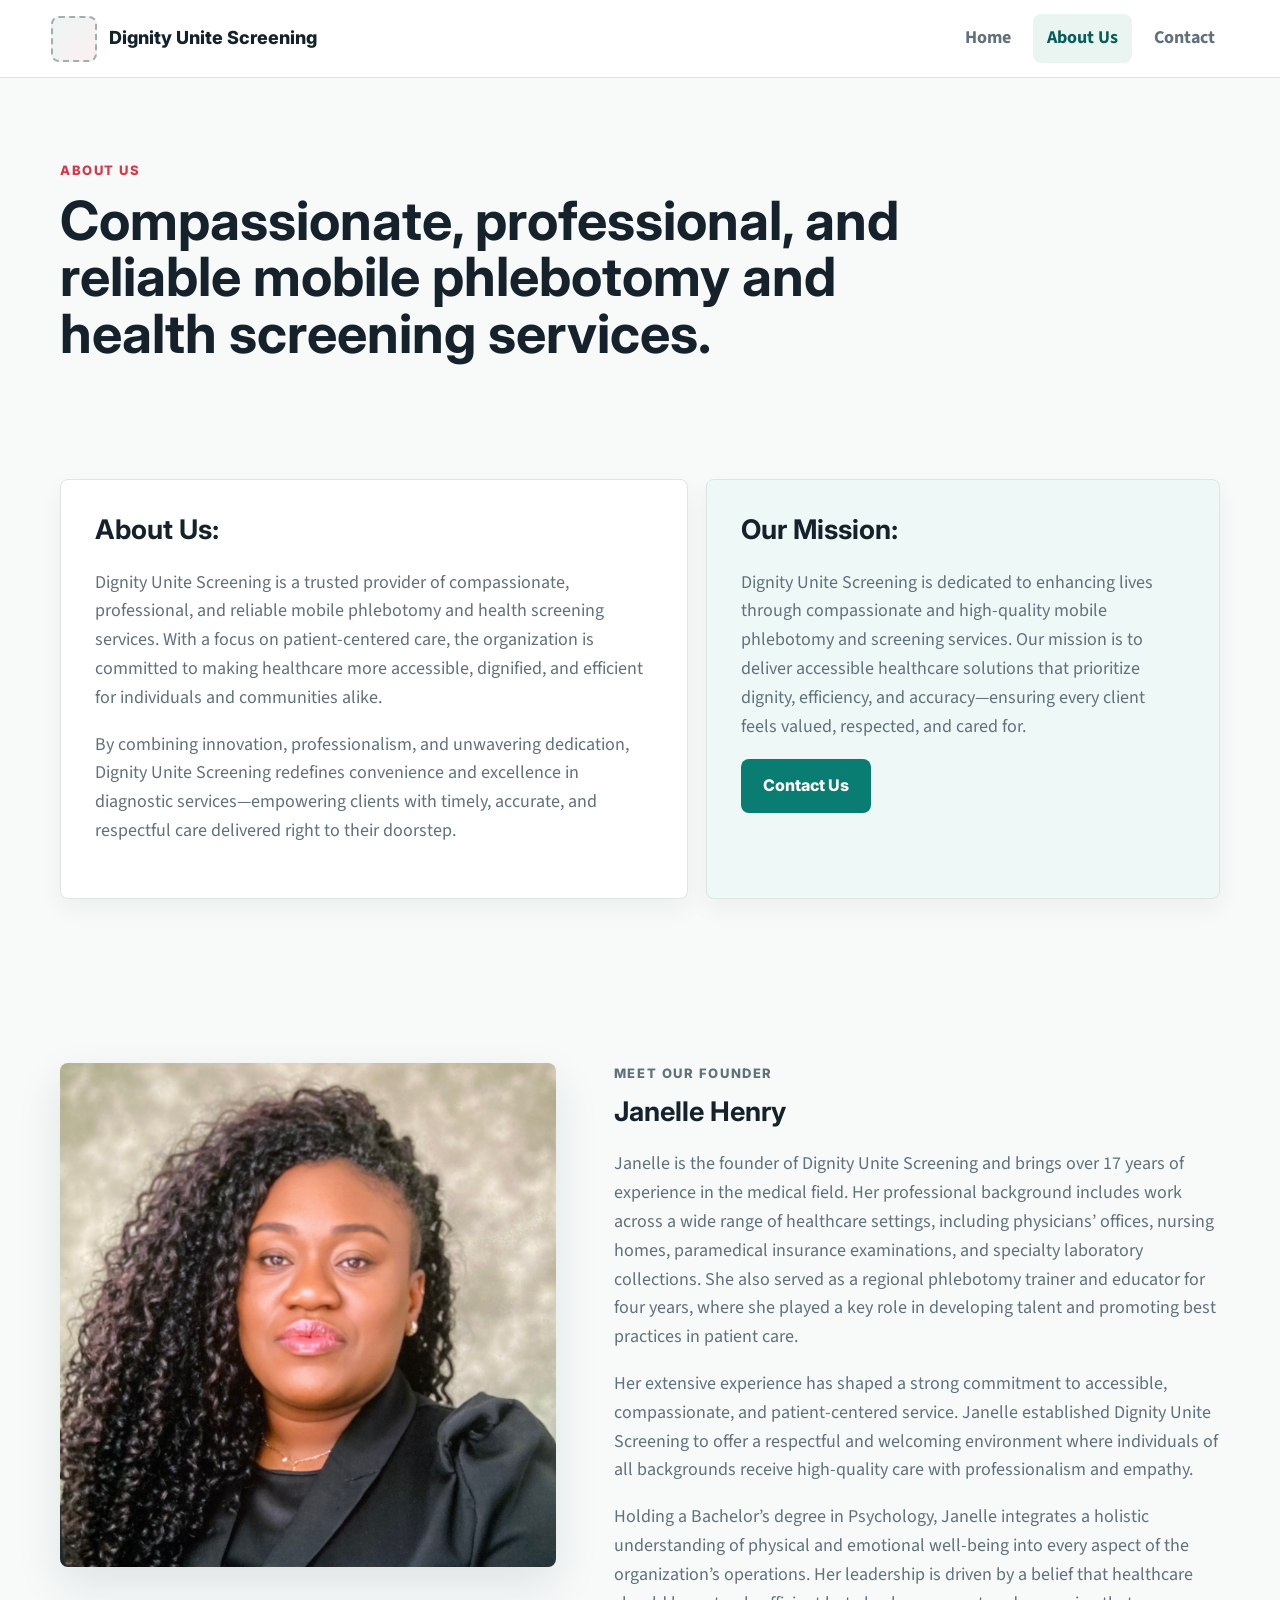
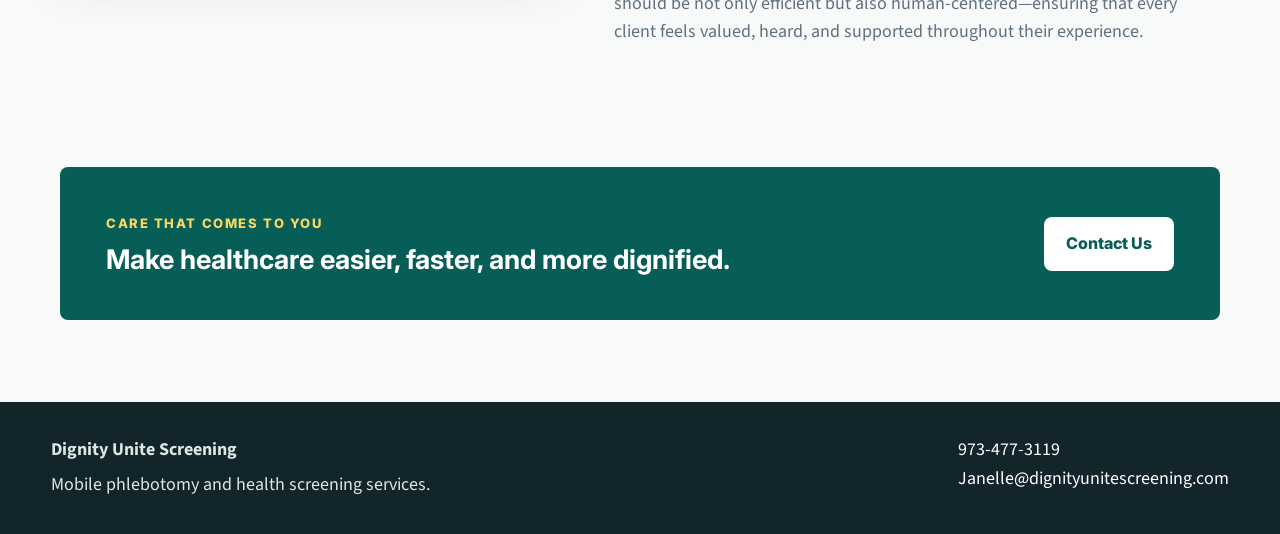
==== about.html @ f5df87f1 "Build static website prototype" ====
<!doctype html>
<html lang="en">
  <head>
    <meta charset="utf-8">
    <meta name="viewport" content="width=device-width, initial-scale=1">
    <meta name="description" content="About Dignity Unite Screening and founder Janelle Henry.">
    <title>Dignity Unite Screening | About Us</title>
    <link rel="preconnect" href="https://fonts.googleapis.com">
    <link rel="preconnect" href="https://fonts.gstatic.com" crossorigin>
    <link href="https://fonts.googleapis.com/css2?family=Inter:wght@500;600;700;800&family=Source+Sans+3:wght@400;500;600&display=swap" rel="stylesheet">
    <link rel="stylesheet" href="styles.css">
  </head>
  <body>
    <header class="site-header">
      <a class="brand" href="index.html" aria-label="Dignity Unite Screening home">
        <!-- Replace this placeholder with the uploaded logo later. -->
        <span class="logo-placeholder" aria-hidden="true"></span>
        <span>Dignity Unite Screening</span>
      </a>
      <button class="nav-toggle" type="button" aria-expanded="false" aria-controls="site-nav">
        <span></span>
        <span></span>
        <span></span>
        <span class="sr-only">Menu</span>
      </button>
      <nav class="site-nav" id="site-nav" aria-label="Main navigation">
        <a href="index.html">Home</a>
        <a href="about.html" aria-current="page">About Us</a>
        <a href="contact.html">Contact</a>
      </nav>
    </header>

    <main>
      <section class="page-hero section">
        <p class="eyebrow">About Us</p>
        <h1>Compassionate, professional, and reliable mobile phlebotomy and health screening services.</h1>
      </section>

      <section class="section two-column">
        <article class="content-panel">
          <h2>About Us:</h2>
          <p>Dignity Unite Screening is a trusted provider of compassionate, professional, and reliable mobile phlebotomy and health screening services. With a focus on patient-centered care, the organization is committed to making healthcare more accessible, dignified, and efficient for individuals and communities alike.</p>
          <p>By combining innovation, professionalism, and unwavering dedication, Dignity Unite Screening redefines convenience and excellence in diagnostic services—empowering clients with timely, accurate, and respectful care delivered right to their doorstep.</p>
        </article>
        <article class="content-panel accent-panel">
          <h2>Our Mission:</h2>
          <p>Dignity Unite Screening is dedicated to enhancing lives through compassionate and high-quality mobile phlebotomy and screening services. Our mission is to deliver accessible healthcare solutions that prioritize dignity, efficiency, and accuracy—ensuring every client feels valued, respected, and cared for.</p>
          <a class="button primary" href="contact.html#contact-form">Contact Us</a>
        </article>
      </section>

      <section class="section founder-section">
        <div class="founder-image">
          <img src="assets/founder-janelle-henry.jpeg" alt="Janelle Henry">
        </div>
        <div class="founder-copy">
          <p class="eyebrow">Meet Our Founder</p>
          <h2>Janelle Henry</h2>
          <p>Janelle is the founder of Dignity Unite Screening and brings over 17 years of experience in the medical field. Her professional background includes work across a wide range of healthcare settings, including physicians’ offices, nursing homes, paramedical insurance examinations, and specialty laboratory collections. She also served as a regional phlebotomy trainer and educator for four years, where she played a key role in developing talent and promoting best practices in patient care.</p>
          <p>Her extensive experience has shaped a strong commitment to accessible, compassionate, and patient-centered service. Janelle established Dignity Unite Screening to offer a respectful and welcoming environment where individuals of all backgrounds receive high-quality care with professionalism and empathy.</p>
          <p>Holding a Bachelor’s degree in Psychology, Janelle integrates a holistic understanding of physical and emotional well-being into every aspect of the organization’s operations. Her leadership is driven by a belief that healthcare should be not only efficient but also human-centered—ensuring that every client feels valued, heard, and supported throughout their experience.</p>
        </div>
      </section>

      <section class="cta-band">
        <div>
          <p class="eyebrow">Care that comes to you</p>
          <h2>Make healthcare easier, faster, and more dignified.</h2>
        </div>
        <a class="button light" href="contact.html#contact-form">Contact Us</a>
      </section>
    </main>

    <footer class="site-footer">
      <div>
        <strong>Dignity Unite Screening</strong>
        <p>Mobile phlebotomy and health screening services.</p>
      </div>
      <div>
        <a href="tel:9734773119">973-477-3119</a>
        <a href="mailto:Janelle@dignityunitescreening.com">Janelle@dignityunitescreening.com</a>
      </div>
    </footer>
    <script src="script.js"></script>
  </body>
</html>
---- styles.css ----
:root {
  --ink: #15212b;
  --muted: #61707d;
  --bg: #f7faf9;
  --surface: #ffffff;
  --line: #dce7e3;
  --teal: #097d72;
  --teal-dark: #065e57;
  --coral: #d93648;
  --gold: #f3c642;
  --blue: #2b84c6;
  --shadow: 0 18px 45px rgba(21, 33, 43, 0.1);
  --radius: 8px;
  --max: 1160px;
}

* {
  box-sizing: border-box;
}

html {
  scroll-behavior: smooth;
}

body {
  margin: 0;
  color: var(--ink);
  background: var(--bg);
  font-family: "Source Sans 3", Arial, sans-serif;
  font-size: 18px;
  line-height: 1.6;
}

img {
  display: block;
  max-width: 100%;
}

a {
  color: inherit;
}

.sr-only {
  position: absolute;
  width: 1px;
  height: 1px;
  padding: 0;
  margin: -1px;
  overflow: hidden;
  clip: rect(0, 0, 0, 0);
  white-space: nowrap;
  border: 0;
}

.site-header {
  position: sticky;
  top: 0;
  z-index: 20;
  display: flex;
  align-items: center;
  justify-content: space-between;
  gap: 24px;
  min-height: 78px;
  padding: 14px clamp(18px, 4vw, 56px);
  background: rgba(255, 255, 255, 0.94);
  border-bottom: 1px solid var(--line);
  backdrop-filter: blur(18px);
}

.brand {
  display: inline-flex;
  align-items: center;
  gap: 12px;
  color: var(--ink);
  font-family: Inter, Arial, sans-serif;
  font-weight: 800;
  text-decoration: none;
}

.logo-placeholder {
  width: 46px;
  height: 46px;
  border: 2px dashed #9eb1ad;
  border-radius: var(--radius);
  background: linear-gradient(135deg, rgba(9, 125, 114, 0.08), rgba(217, 54, 72, 0.08));
}

.site-nav {
  display: flex;
  align-items: center;
  gap: 8px;
}

.site-nav a {
  padding: 10px 14px;
  border-radius: var(--radius);
  color: var(--muted);
  font-weight: 700;
  text-decoration: none;
  transition: background 180ms ease, color 180ms ease;
}

.site-nav a:hover,
.site-nav a:focus-visible,
.site-nav a[aria-current="page"] {
  color: var(--teal-dark);
  background: #eaf5f2;
  outline: none;
}

.nav-toggle {
  display: none;
  width: 46px;
  height: 46px;
  padding: 10px;
  border: 1px solid var(--line);
  border-radius: var(--radius);
  background: var(--surface);
}

.nav-toggle span:not(.sr-only) {
  display: block;
  height: 2px;
  margin: 5px 0;
  background: var(--ink);
}

.section {
  width: min(var(--max), calc(100% - 36px));
  margin: 0 auto;
  padding: 82px 0;
}

.hero {
  display: grid;
  grid-template-columns: minmax(0, 1.08fr) minmax(320px, 0.92fr);
  align-items: center;
  gap: clamp(36px, 6vw, 72px);
  min-height: calc(100vh - 78px);
  padding-top: 46px;
}

.hero-copy h1,
.page-hero h1,
.section-heading h2,
.cta-band h2 {
  margin: 0;
  font-family: Inter, Arial, sans-serif;
  line-height: 1.05;
  letter-spacing: 0;
}

.hero-copy h1 {
  max-width: 760px;
  font-size: clamp(42px, 7vw, 78px);
}

.lead {
  max-width: 720px;
  color: var(--muted);
  font-size: 22px;
}

.eyebrow {
  margin: 0 0 12px;
  color: var(--coral);
  font-family: Inter, Arial, sans-serif;
  font-size: 13px;
  font-weight: 800;
  letter-spacing: 0.12em;
  text-transform: uppercase;
}

.button-row {
  display: flex;
  flex-wrap: wrap;
  gap: 14px;
  margin-top: 30px;
}

.button {
  display: inline-flex;
  align-items: center;
  justify-content: center;
  min-height: 48px;
  padding: 12px 20px;
  border: 2px solid transparent;
  border-radius: var(--radius);
  font-family: Inter, Arial, sans-serif;
  font-size: 16px;
  font-weight: 800;
  text-decoration: none;
  cursor: pointer;
  transition: transform 180ms ease, box-shadow 180ms ease, background 180ms ease, border-color 180ms ease;
}

.button:hover,
.button:focus-visible {
  transform: translateY(-2px);
  box-shadow: var(--shadow);
  outline: none;
}

.button.primary {
  color: #ffffff;
  background: var(--teal);
}

.button.secondary {
  color: var(--teal-dark);
  border-color: var(--line);
  background: var(--surface);
}

.button.light {
  color: var(--teal-dark);
  background: #ffffff;
}

.hero-media {
  position: relative;
  overflow: hidden;
  border-radius: var(--radius);
  box-shadow: var(--shadow);
}

.hero-media img {
  width: 100%;
  aspect-ratio: 4 / 5;
  object-fit: cover;
}

.section-heading {
  max-width: 760px;
  margin-bottom: 34px;
}

.section-heading h2,
.page-hero h1 {
  font-size: clamp(32px, 5vw, 54px);
}

.service-grid,
.testimonial-grid,
.two-column {
  display: grid;
  grid-template-columns: repeat(3, minmax(0, 1fr));
  gap: 18px;
}

.two-column {
  grid-template-columns: 1.1fr 0.9fr;
}

.card,
.content-panel,
.contact-card,
.contact-form {
  border: 1px solid var(--line);
  border-radius: var(--radius);
  background: var(--surface);
  box-shadow: 0 10px 24px rgba(21, 33, 43, 0.05);
}

.service-card,
.content-panel,
.contact-card,
.contact-form {
  padding: clamp(22px, 3vw, 34px);
}

h2,
h3,
p {
  margin-top: 0;
}

h2,
h3 {
  font-family: Inter, Arial, sans-serif;
  line-height: 1.2;
  letter-spacing: 0;
}

h3 {
  font-size: 22px;
}

.service-card h3 {
  padding-top: 12px;
  border-top: 5px solid var(--gold);
}

.service-card:nth-child(2) h3 {
  border-color: var(--coral);
}

.service-card:nth-child(3) h3 {
  border-color: var(--blue);
}

.service-card p,
.content-panel p,
.founder-copy p,
.contact-card p {
  color: var(--muted);
}

.split-feature,
.support-layout,
.founder-section,
.contact-layout {
  display: grid;
  grid-template-columns: 0.9fr 1.1fr;
  align-items: center;
  gap: clamp(26px, 5vw, 58px);
}

.split-feature {
  margin-top: 26px;
  padding: clamp(20px, 3vw, 36px);
  border: 1px solid var(--line);
  border-radius: var(--radius);
  background: #eef8f6;
}

.split-feature img,
.support-layout img {
  width: 100%;
  max-height: 360px;
  border-radius: var(--radius);
  object-fit: cover;
}

.text-link {
  color: var(--teal-dark);
  font-family: Inter, Arial, sans-serif;
  font-weight: 800;
}

.support-section {
  width: 100%;
  max-width: none;
  padding-inline: max(18px, calc((100% - var(--max)) / 2));
  background: #ffffff;
}

.support-list {
  display: grid;
  gap: 14px;
}

.support-list p {
  margin: 0;
  padding: 18px 20px;
  border-left: 5px solid var(--teal);
  border-radius: var(--radius);
  background: var(--bg);
  color: var(--muted);
}

.support-list strong {
  color: var(--ink);
}

.steps {
  display: grid;
  gap: 18px;
}

.step {
  display: grid;
  grid-template-columns: 150px 1fr;
  gap: 22px;
  align-items: center;
  padding: 18px;
  border: 1px solid var(--line);
  border-radius: var(--radius);
  background: var(--surface);
}

.step img {
  width: 150px;
  height: 112px;
  border-radius: var(--radius);
  object-fit: cover;
}

.step span {
  color: var(--coral);
  font-family: Inter, Arial, sans-serif;
  font-size: 13px;
  font-weight: 800;
  text-transform: uppercase;
}

.step p {
  margin-bottom: 0;
  color: var(--muted);
}

.testimonials {
  padding-top: 42px;
}

.testimonial-card {
  overflow: hidden;
  border: 1px solid var(--line);
  border-radius: var(--radius);
  background: var(--surface);
}

.testimonial-card img {
  width: 100%;
  height: 230px;
  object-fit: cover;
}

.testimonial-card p {
  margin: 0;
  padding: 24px;
  color: var(--ink);
  font-size: 20px;
  font-weight: 600;
}

.cta-band {
  display: flex;
  align-items: center;
  justify-content: space-between;
  gap: 24px;
  width: min(var(--max), calc(100% - 36px));
  margin: 20px auto 82px;
  padding: clamp(28px, 5vw, 46px);
  border-radius: var(--radius);
  color: #ffffff;
  background: var(--teal-dark);
}

.cta-band .eyebrow {
  color: #f9d762;
}

.site-footer {
  display: flex;
  justify-content: space-between;
  gap: 24px;
  padding: 34px clamp(18px, 4vw, 56px);
  color: #dce7e3;
  background: #12252a;
}

.site-footer p {
  margin: 6px 0 0;
}

.site-footer a {
  display: block;
  color: #ffffff;
  text-decoration: none;
}

.page-hero {
  padding-bottom: 34px;
}

.page-hero h1 {
  max-width: 900px;
}

.accent-panel {
  background: #eef8f6;
}

.founder-section {
  align-items: start;
}

.founder-image img {
  width: 100%;
  max-height: 680px;
  border-radius: var(--radius);
  box-shadow: var(--shadow);
  object-fit: cover;
  object-position: center top;
}

.contact-layout {
  grid-template-columns: 0.8fr 1.2fr;
  align-items: start;
}

.contact-card a {
  color: var(--teal-dark);
  font-weight: 800;
}

.contact-form {
  display: grid;
  gap: 18px;
}

label {
  display: block;
  margin-bottom: 8px;
  color: var(--ink);
  font-family: Inter, Arial, sans-serif;
  font-size: 15px;
  font-weight: 800;
}

input,
textarea {
  width: 100%;
  border: 1px solid #c8d6d1;
  border-radius: var(--radius);
  padding: 13px 14px;
  color: var(--ink);
  background: #ffffff;
  font: inherit;
}

input:focus,
textarea:focus {
  border-color: var(--teal);
  box-shadow: 0 0 0 4px rgba(9, 125, 114, 0.14);
  outline: none;
}

.map-section {
  padding-top: 0;
}

.map-section iframe {
  width: 100%;
  height: 420px;
  border: 0;
  border-radius: var(--radius);
  box-shadow: var(--shadow);
}

@media (max-width: 900px) {
  body {
    font-size: 17px;
  }

  .nav-toggle {
    display: block;
  }

  .site-nav {
    position: absolute;
    top: 100%;
    right: 18px;
    left: 18px;
    display: none;
    flex-direction: column;
    align-items: stretch;
    padding: 12px;
    border: 1px solid var(--line);
    border-radius: var(--radius);
    background: #ffffff;
    box-shadow: var(--shadow);
  }

  .site-nav.is-open {
    display: flex;
  }

  .hero,
  .split-feature,
  .support-layout,
  .founder-section,
  .contact-layout,
  .two-column {
    grid-template-columns: 1fr;
  }

  .hero {
    min-height: auto;
  }

  .service-grid,
  .testimonial-grid {
    grid-template-columns: 1fr;
  }

  .cta-band,
  .site-footer {
    flex-direction: column;
    align-items: flex-start;
  }
}

@media (max-width: 560px) {
  .brand span:last-child {
    max-width: 190px;
    line-height: 1.15;
  }

  .section {
    width: min(var(--max), calc(100% - 28px));
    padding: 58px 0;
  }

  .hero-copy h1 {
    font-size: 40px;
  }

  .lead {
    font-size: 19px;
  }

  .button {
    width: 100%;
  }

  .step {
    grid-template-columns: 1fr;
  }

  .step img {
    width: 100%;
    height: 180px;
  }

  .testimonial-card p {
    font-size: 18px;
  }
}
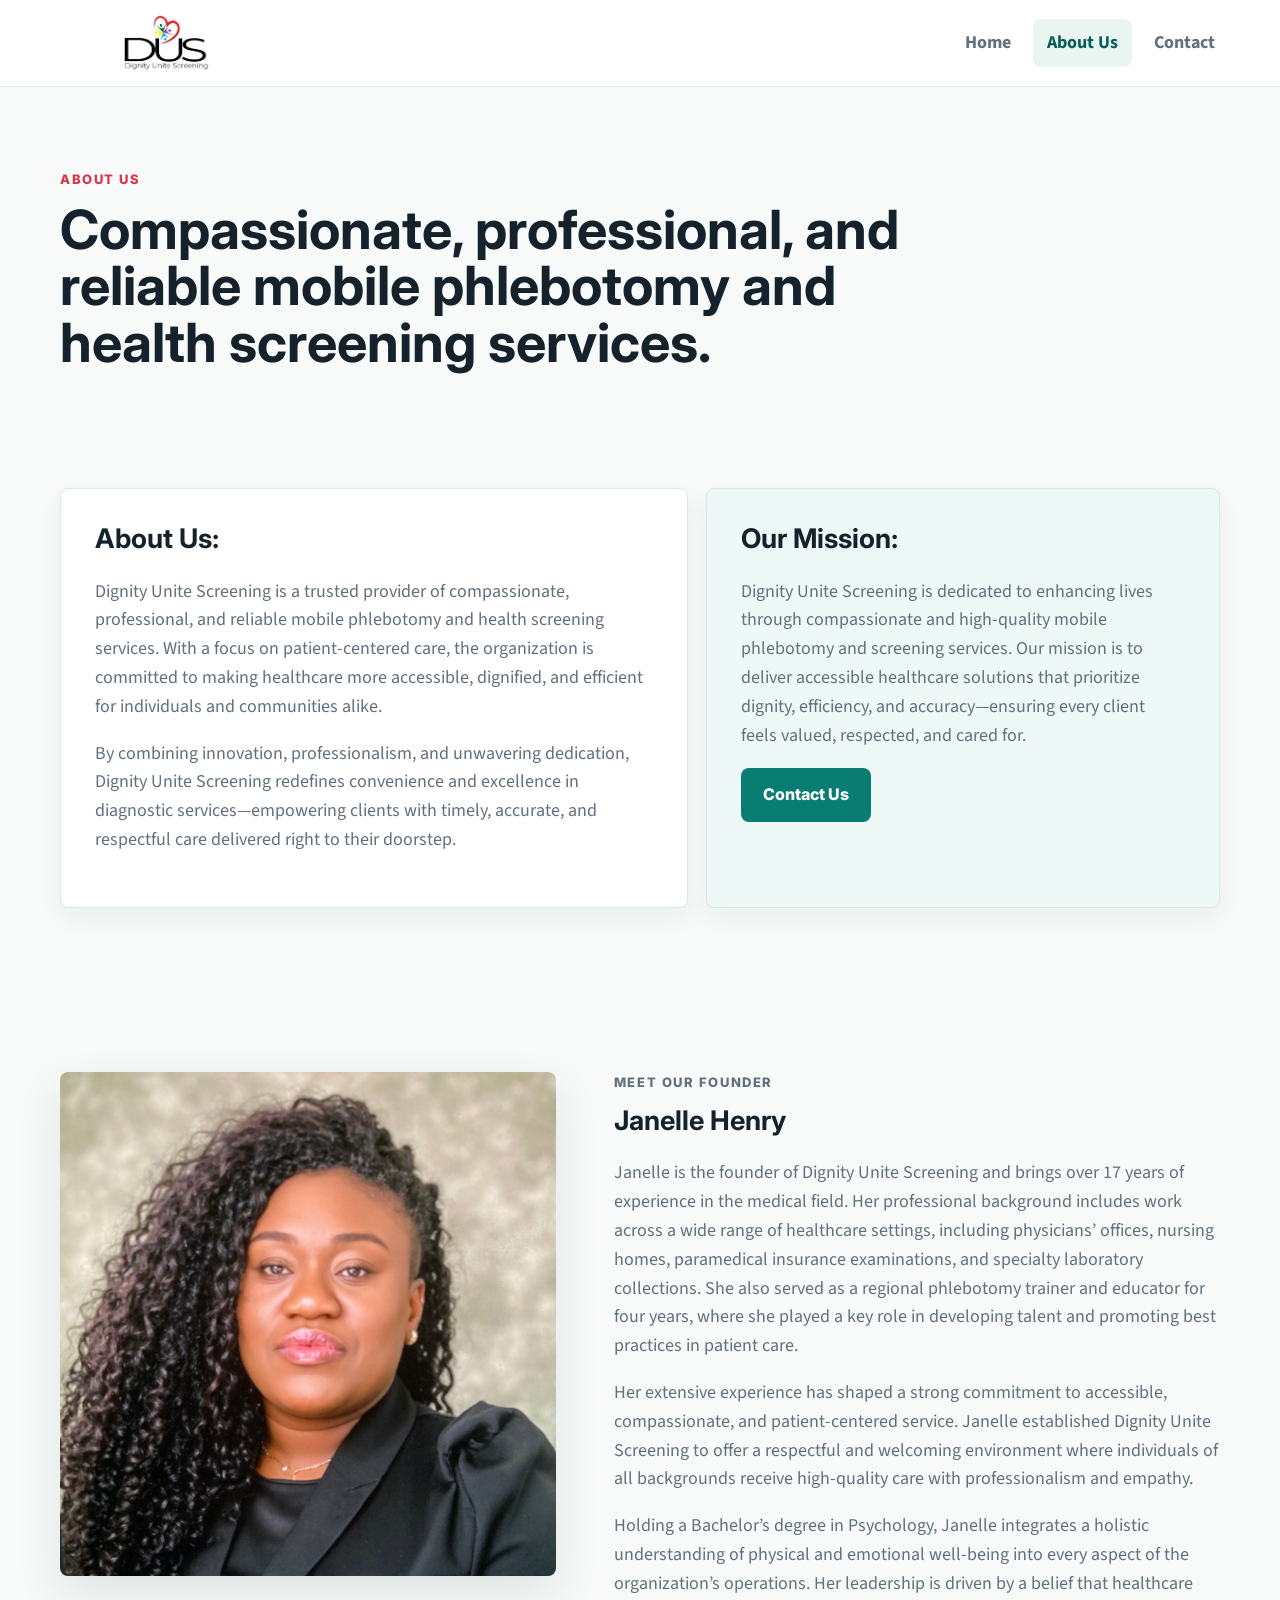
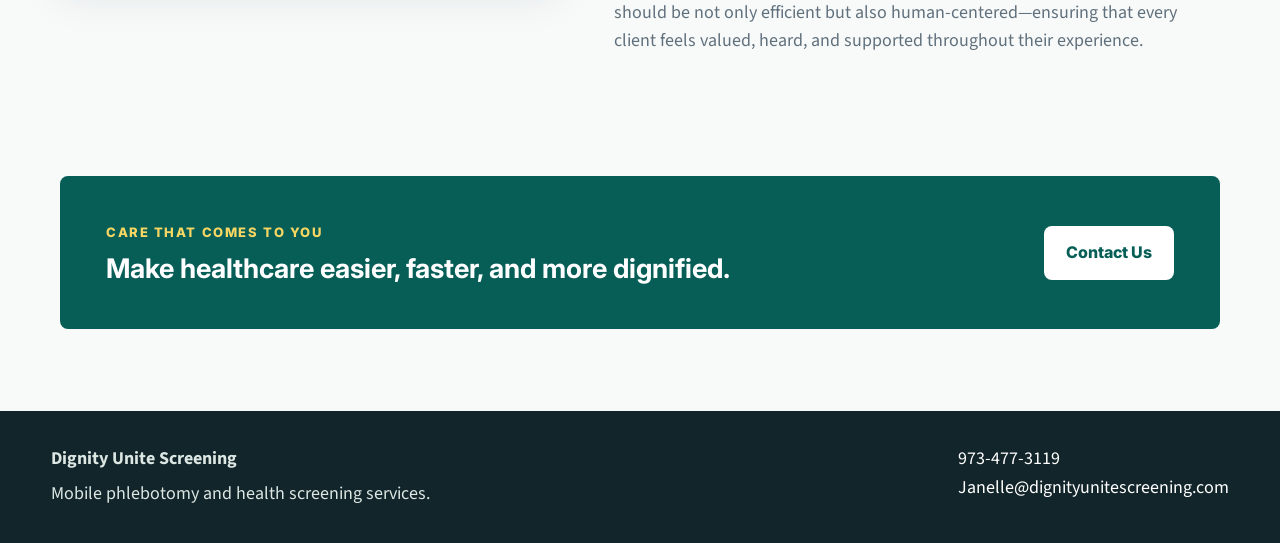
==== commit edc21ade: "Add brand logo and favicon" ====
--- a/about.html
+++ b/about.html
@@ -5,6 +5,7 @@
     <meta name="viewport" content="width=device-width, initial-scale=1">
     <meta name="description" content="About Dignity Unite Screening and founder Janelle Henry.">
     <title>Dignity Unite Screening | About Us</title>
+    <link rel="icon" type="image/png" href="notas/images/icon_dignity_unite_screening.png">
     <link rel="preconnect" href="https://fonts.googleapis.com">
     <link rel="preconnect" href="https://fonts.gstatic.com" crossorigin>
     <link href="https://fonts.googleapis.com/css2?family=Inter:wght@500;600;700;800&family=Source+Sans+3:wght@400;500;600&display=swap" rel="stylesheet">
@@ -13,9 +14,7 @@
   <body>
     <header class="site-header">
       <a class="brand" href="index.html" aria-label="Dignity Unite Screening home">
-        <!-- Replace this placeholder with the uploaded logo later. -->
-        <span class="logo-placeholder" aria-hidden="true"></span>
-        <span>Dignity Unite Screening</span>
+        <img class="site-logo" src="notas/images/logo_dignity_unite_screening.png" alt="Dignity Unite Screening">
       </a>
       <button class="nav-toggle" type="button" aria-expanded="false" aria-controls="site-nav">
         <span></span>
--- a/styles.css
+++ b/styles.css
@@ -70,19 +70,17 @@
 .brand {
   display: inline-flex;
   align-items: center;
-  gap: 12px;
   color: var(--ink);
   font-family: Inter, Arial, sans-serif;
   font-weight: 800;
   text-decoration: none;
 }
 
-.logo-placeholder {
-  width: 46px;
-  height: 46px;
-  border: 2px dashed #9eb1ad;
-  border-radius: var(--radius);
-  background: linear-gradient(135deg, rgba(9, 125, 114, 0.08), rgba(217, 54, 72, 0.08));
+.site-logo {
+  width: clamp(156px, 20vw, 230px);
+  height: auto;
+  max-height: 58px;
+  object-fit: contain;
 }
 
 .site-nav {
@@ -593,9 +591,9 @@
 }
 
 @media (max-width: 560px) {
-  .brand span:last-child {
-    max-width: 190px;
-    line-height: 1.15;
+  .site-logo {
+    width: 148px;
+    max-height: 48px;
   }
 
   .section {
